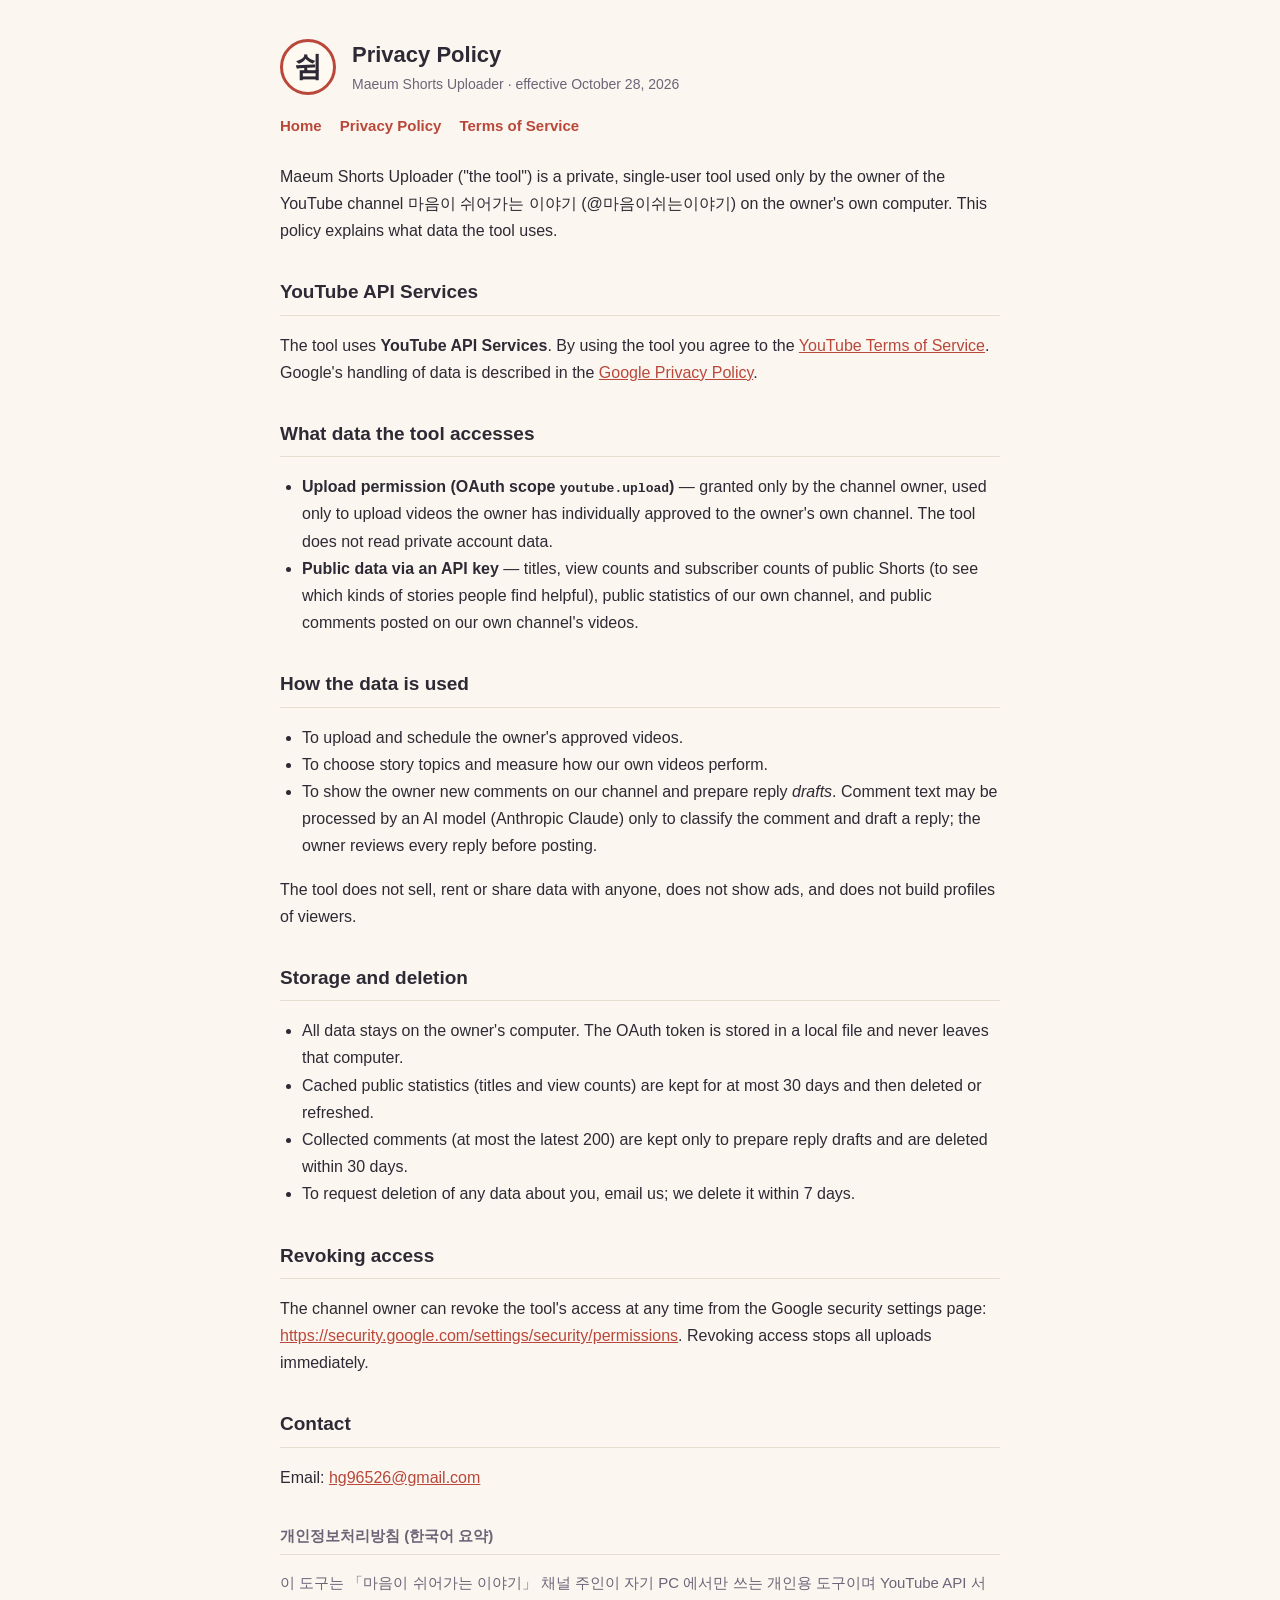
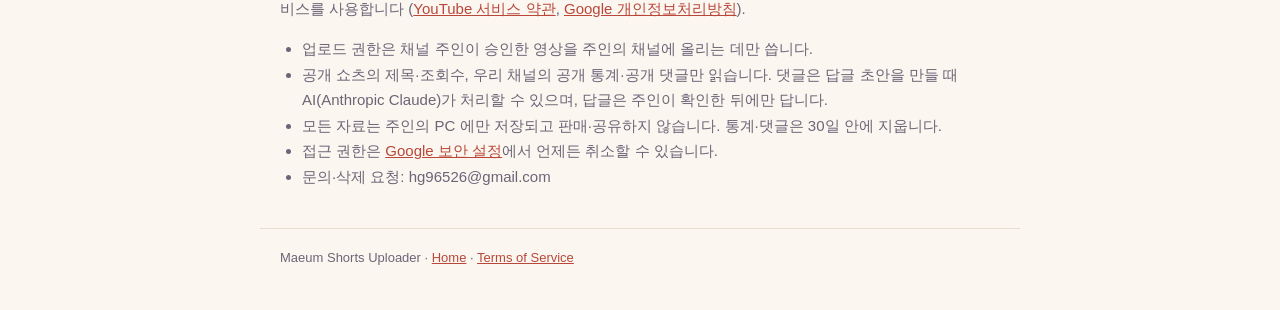
==== privacy.html @ ce626184 "Maeum Shorts Uploader — home, privacy policy, terms" ====
<!doctype html>
<html lang="en">
<head>
<meta charset="utf-8">
<meta name="viewport" content="width=device-width,initial-scale=1">
<title>Privacy Policy — Maeum Shorts Uploader</title>
<link rel="stylesheet" href="style.css">
</head>
<body>
<header>
  <div class="mark">쉼</div>
  <div><h1>Privacy Policy</h1><p>Maeum Shorts Uploader · effective October 28, 2026</p></div>
</header>
<nav><a href="index.html">Home</a><a href="privacy.html">Privacy Policy</a><a href="terms.html">Terms of Service</a></nav>
<main>
  <p>Maeum Shorts Uploader ("the tool") is a private, single-user tool used only by the owner of the YouTube channel
  마음이 쉬어가는 이야기 (@마음이쉬는이야기) on the owner's own computer. This policy explains what data the tool uses.</p>

  <h2>YouTube API Services</h2>
  <p>The tool uses <b>YouTube API Services</b>. By using the tool you agree to the
  <a href="https://www.youtube.com/t/terms">YouTube Terms of Service</a>.
  Google's handling of data is described in the <a href="http://www.google.com/policies/privacy">Google Privacy Policy</a>.</p>

  <h2>What data the tool accesses</h2>
  <ul>
    <li><b>Upload permission (OAuth scope <code>youtube.upload</code>)</b> — granted only by the channel owner, used only to upload
        videos the owner has individually approved to the owner's own channel. The tool does not read private account data.</li>
    <li><b>Public data via an API key</b> — titles, view counts and subscriber counts of public Shorts (to see which kinds of stories
        people find helpful), public statistics of our own channel, and public comments posted on our own channel's videos.</li>
  </ul>

  <h2>How the data is used</h2>
  <ul>
    <li>To upload and schedule the owner's approved videos.</li>
    <li>To choose story topics and measure how our own videos perform.</li>
    <li>To show the owner new comments on our channel and prepare reply <i>drafts</i>. Comment text may be processed by an AI
        model (Anthropic Claude) only to classify the comment and draft a reply; the owner reviews every reply before posting.</li>
  </ul>
  <p>The tool does not sell, rent or share data with anyone, does not show ads, and does not build profiles of viewers.</p>

  <h2>Storage and deletion</h2>
  <ul>
    <li>All data stays on the owner's computer. The OAuth token is stored in a local file and never leaves that computer.</li>
    <li>Cached public statistics (titles and view counts) are kept for at most 30 days and then deleted or refreshed.</li>
    <li>Collected comments (at most the latest 200) are kept only to prepare reply drafts and are deleted within 30 days.</li>
    <li>To request deletion of any data about you, email us; we delete it within 7 days.</li>
  </ul>

  <h2>Revoking access</h2>
  <p>The channel owner can revoke the tool's access at any time from the Google security settings page:
  <a href="https://security.google.com/settings/security/permissions">https://security.google.com/settings/security/permissions</a>.
  Revoking access stops all uploads immediately.</p>

  <h2>Contact</h2>
  <p>Email: <a href="mailto:hg96526@gmail.com">hg96526@gmail.com</a></p>

  <h2 class="ko">개인정보처리방침 (한국어 요약)</h2>
  <div class="ko">
    <p>이 도구는 「마음이 쉬어가는 이야기」 채널 주인이 자기 PC 에서만 쓰는 개인용 도구이며 YouTube API 서비스를 사용합니다
    (<a href="https://www.youtube.com/t/terms">YouTube 서비스 약관</a>, <a href="http://www.google.com/policies/privacy">Google 개인정보처리방침</a>).</p>
    <ul>
      <li>업로드 권한은 채널 주인이 승인한 영상을 주인의 채널에 올리는 데만 씁니다.</li>
      <li>공개 쇼츠의 제목·조회수, 우리 채널의 공개 통계·공개 댓글만 읽습니다. 댓글은 답글 초안을 만들 때 AI(Anthropic Claude)가 처리할 수 있으며, 답글은 주인이 확인한 뒤에만 답니다.</li>
      <li>모든 자료는 주인의 PC 에만 저장되고 판매·공유하지 않습니다. 통계·댓글은 30일 안에 지웁니다.</li>
      <li>접근 권한은 <a href="https://security.google.com/settings/security/permissions">Google 보안 설정</a>에서 언제든 취소할 수 있습니다.</li>
      <li>문의·삭제 요청: hg96526@gmail.com</li>
    </ul>
  </div>
</main>
<footer>Maeum Shorts Uploader · <a href="index.html">Home</a> · <a href="terms.html">Terms of Service</a></footer>
</body>
</html>
---- style.css ----
:root{--bg:#fbf7f0;--ink:#2d2a35;--sub:#6b6577;--line:#e5ddcf;--accent:#b9473a}
*{box-sizing:border-box}
body{margin:0;background:var(--bg);color:var(--ink);font-family:-apple-system,"Segoe UI","Noto Sans KR",sans-serif;line-height:1.7}
header,main,footer{max-width:760px;margin:0 auto;padding:0 20px}
header{padding-top:36px;display:flex;align-items:center;gap:16px}
header .mark{width:56px;height:56px;border-radius:50%;border:3px solid var(--accent);display:flex;align-items:center;justify-content:center;font-size:28px;font-weight:700;font-family:serif;background:#fffaf1}
header h1{font-size:22px;margin:0}
header p{margin:0;color:var(--sub);font-size:14px}
nav{max-width:760px;margin:16px auto 0;padding:0 20px;display:flex;gap:18px;flex-wrap:wrap;font-size:15px}
nav a{color:var(--accent);text-decoration:none;font-weight:600}
main{padding-top:8px;padding-bottom:24px}
h2{font-size:19px;margin-top:32px;border-bottom:1px solid var(--line);padding-bottom:6px}
h3{font-size:16px;margin-bottom:4px}
.ko{color:var(--sub);font-size:15px}
.box{background:#fff;border:1px solid var(--line);border-radius:12px;padding:14px 18px;margin:14px 0}
ul{padding-left:22px}
a{color:var(--accent)}
footer{border-top:1px solid var(--line);padding:18px 20px 40px;color:var(--sub);font-size:13px}
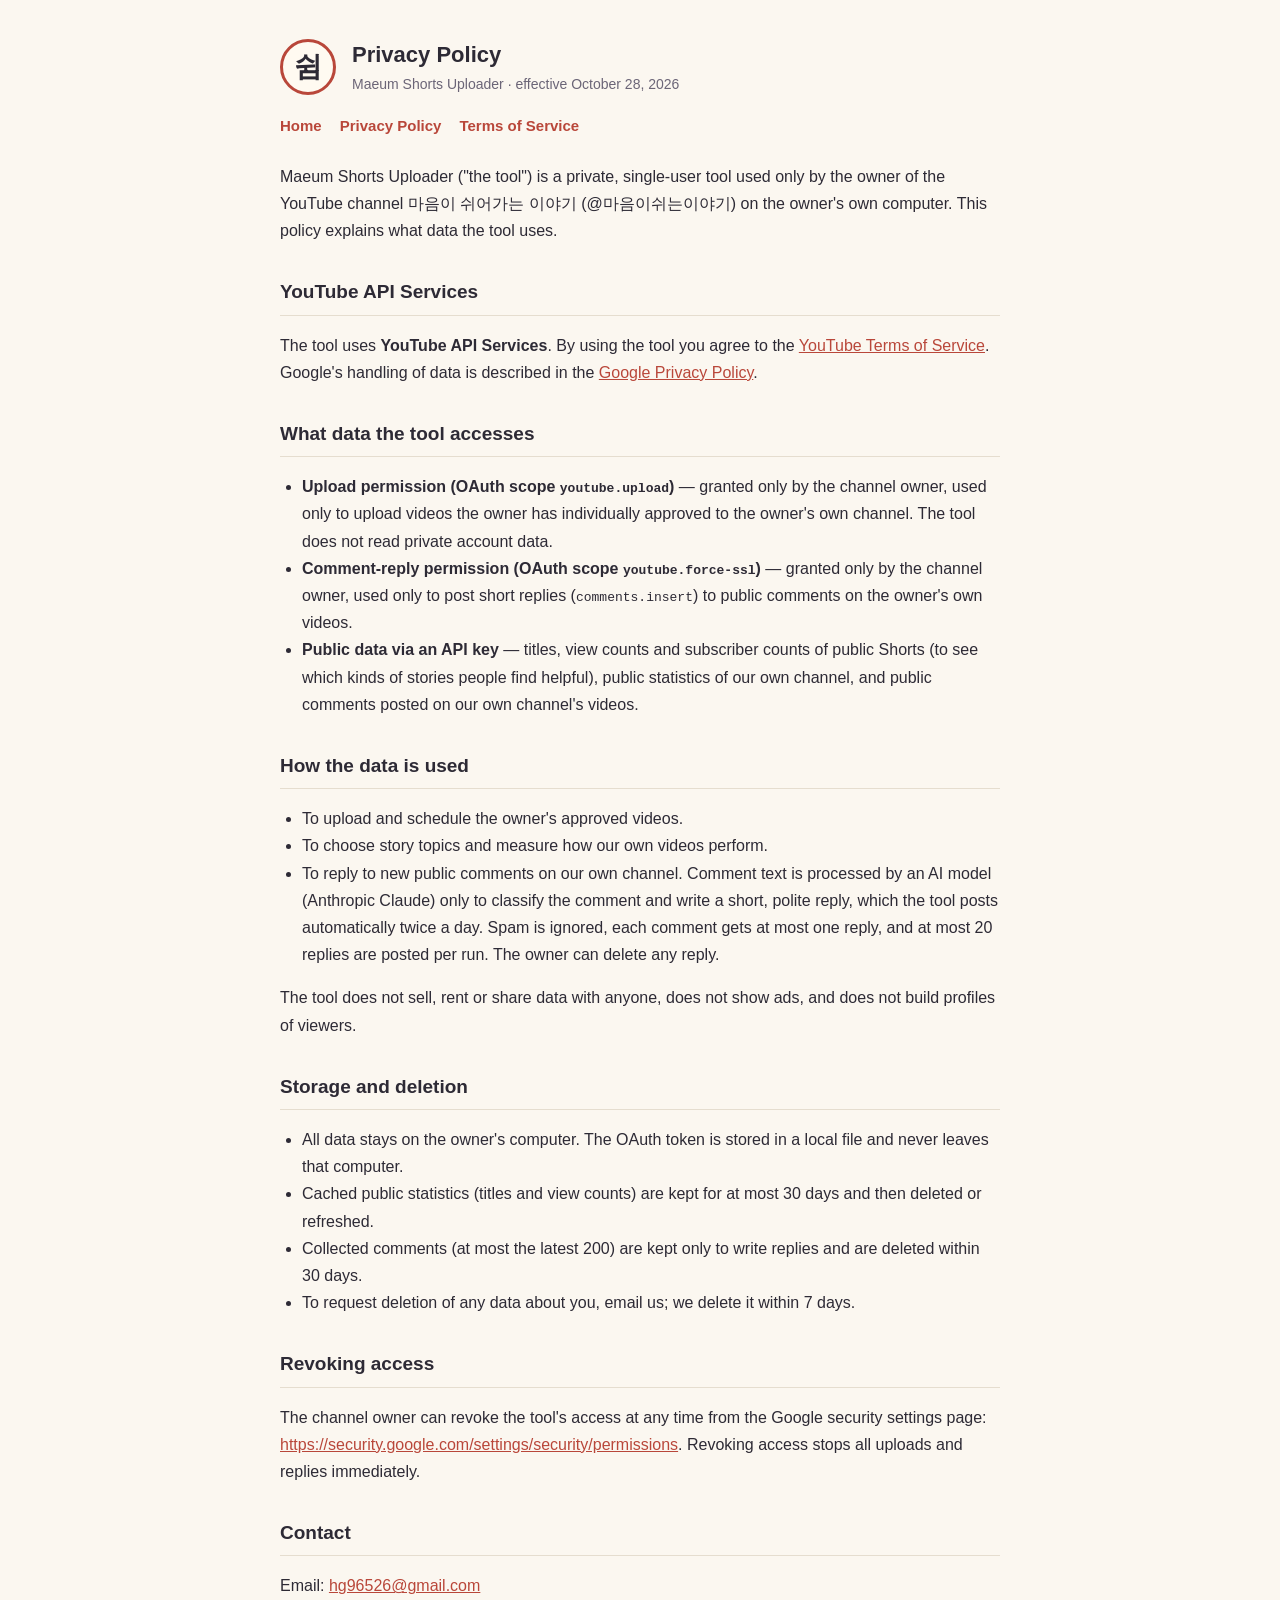
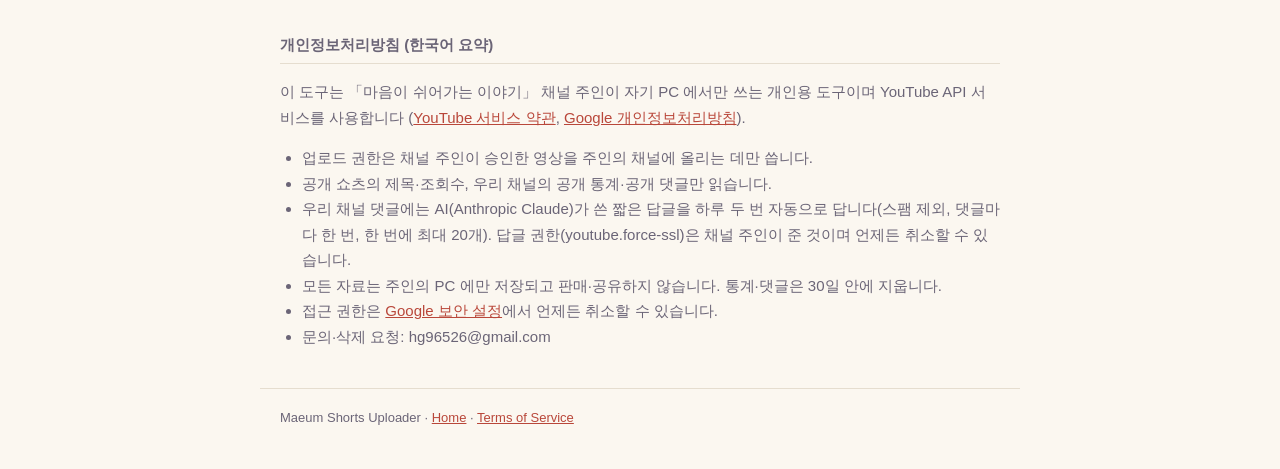
==== commit 07285423: "Disclose automatic comment replies (youtube.force-ssl)" ====
--- a/privacy.html
+++ b/privacy.html
@@ -25,6 +25,8 @@
   <ul>
     <li><b>Upload permission (OAuth scope <code>youtube.upload</code>)</b> — granted only by the channel owner, used only to upload
         videos the owner has individually approved to the owner's own channel. The tool does not read private account data.</li>
+    <li><b>Comment-reply permission (OAuth scope <code>youtube.force-ssl</code>)</b> — granted only by the channel owner, used only
+        to post short replies (<code>comments.insert</code>) to public comments on the owner's own videos.</li>
     <li><b>Public data via an API key</b> — titles, view counts and subscriber counts of public Shorts (to see which kinds of stories
         people find helpful), public statistics of our own channel, and public comments posted on our own channel's videos.</li>
   </ul>
@@ -33,8 +35,9 @@
   <ul>
     <li>To upload and schedule the owner's approved videos.</li>
     <li>To choose story topics and measure how our own videos perform.</li>
-    <li>To show the owner new comments on our channel and prepare reply <i>drafts</i>. Comment text may be processed by an AI
-        model (Anthropic Claude) only to classify the comment and draft a reply; the owner reviews every reply before posting.</li>
+    <li>To reply to new public comments on our own channel. Comment text is processed by an AI model (Anthropic Claude) only to
+        classify the comment and write a short, polite reply, which the tool posts automatically twice a day. Spam is ignored,
+        each comment gets at most one reply, and at most 20 replies are posted per run. The owner can delete any reply.</li>
   </ul>
   <p>The tool does not sell, rent or share data with anyone, does not show ads, and does not build profiles of viewers.</p>
 
@@ -42,14 +45,14 @@
   <ul>
     <li>All data stays on the owner's computer. The OAuth token is stored in a local file and never leaves that computer.</li>
     <li>Cached public statistics (titles and view counts) are kept for at most 30 days and then deleted or refreshed.</li>
-    <li>Collected comments (at most the latest 200) are kept only to prepare reply drafts and are deleted within 30 days.</li>
+    <li>Collected comments (at most the latest 200) are kept only to write replies and are deleted within 30 days.</li>
     <li>To request deletion of any data about you, email us; we delete it within 7 days.</li>
   </ul>
 
   <h2>Revoking access</h2>
   <p>The channel owner can revoke the tool's access at any time from the Google security settings page:
   <a href="https://security.google.com/settings/security/permissions">https://security.google.com/settings/security/permissions</a>.
-  Revoking access stops all uploads immediately.</p>
+  Revoking access stops all uploads and replies immediately.</p>
 
   <h2>Contact</h2>
   <p>Email: <a href="mailto:hg96526@gmail.com">hg96526@gmail.com</a></p>
@@ -60,7 +63,8 @@
     (<a href="https://www.youtube.com/t/terms">YouTube 서비스 약관</a>, <a href="http://www.google.com/policies/privacy">Google 개인정보처리방침</a>).</p>
     <ul>
       <li>업로드 권한은 채널 주인이 승인한 영상을 주인의 채널에 올리는 데만 씁니다.</li>
-      <li>공개 쇼츠의 제목·조회수, 우리 채널의 공개 통계·공개 댓글만 읽습니다. 댓글은 답글 초안을 만들 때 AI(Anthropic Claude)가 처리할 수 있으며, 답글은 주인이 확인한 뒤에만 답니다.</li>
+      <li>공개 쇼츠의 제목·조회수, 우리 채널의 공개 통계·공개 댓글만 읽습니다.</li>
+      <li>우리 채널 댓글에는 AI(Anthropic Claude)가 쓴 짧은 답글을 하루 두 번 자동으로 답니다(스팸 제외, 댓글마다 한 번, 한 번에 최대 20개). 답글 권한(youtube.force-ssl)은 채널 주인이 준 것이며 언제든 취소할 수 있습니다.</li>
       <li>모든 자료는 주인의 PC 에만 저장되고 판매·공유하지 않습니다. 통계·댓글은 30일 안에 지웁니다.</li>
       <li>접근 권한은 <a href="https://security.google.com/settings/security/permissions">Google 보안 설정</a>에서 언제든 취소할 수 있습니다.</li>
       <li>문의·삭제 요청: hg96526@gmail.com</li>
